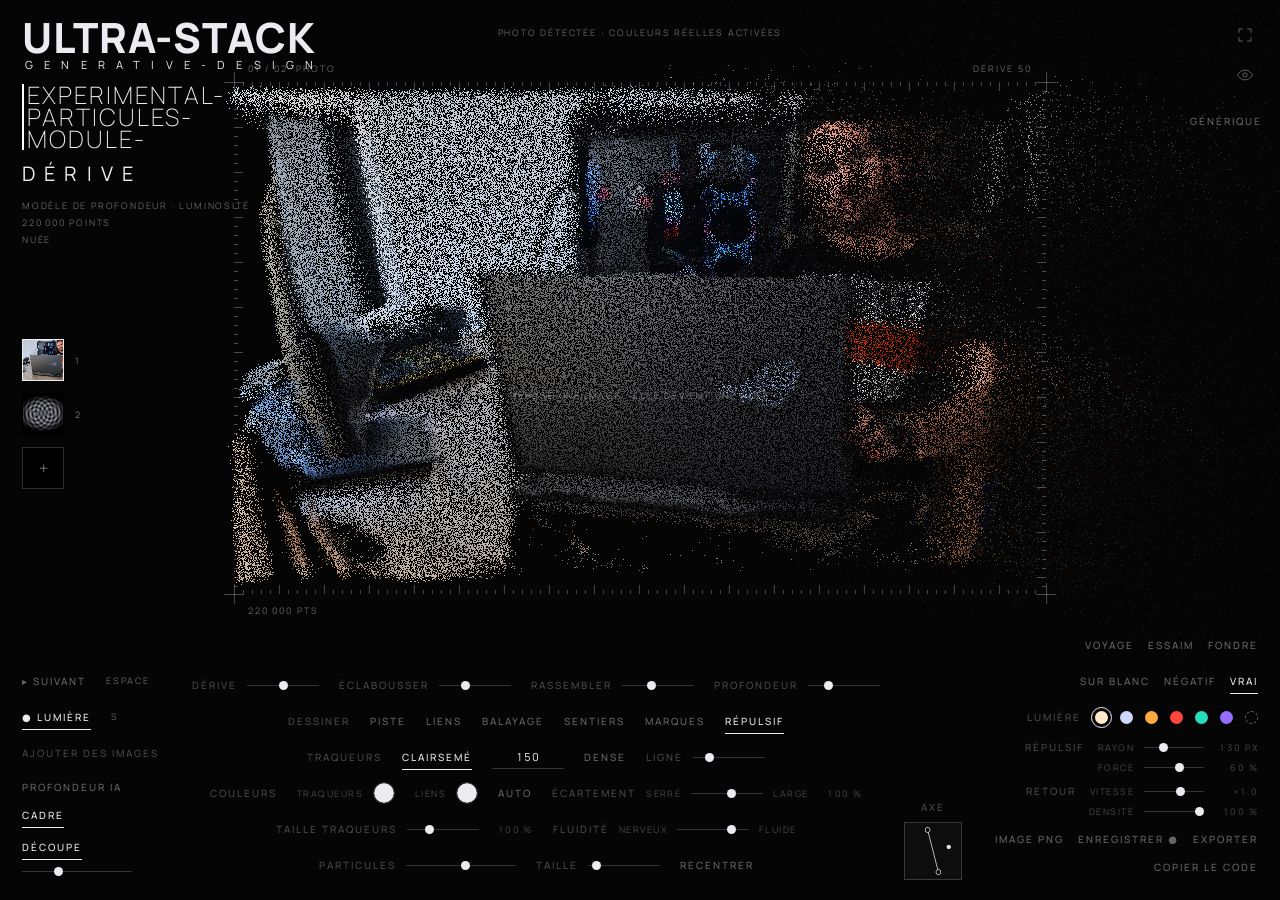
==== index.html @ 3afea8b3 "Prototype-art-app" ====
<!doctype html>
<html lang="fr">

<head>
  <meta charset="utf-8">
  <meta name="viewport" content="width=device-width,initial-scale=1,viewport-fit=cover">
  <meta name="theme-color" content="#050506">
  <title>Ultra-Stack</title>
  <link rel="preconnect" href="https://fonts.googleapis.com">
  <link rel="preconnect" href="https://fonts.gstatic.com" crossorigin>
  <link href="https://fonts.googleapis.com/css2?family=Manrope:wght@300;400;500;600&display=swap" rel="stylesheet">
  <link rel="stylesheet" href="assets/css/style.css">
</head>

<body>
  <canvas id="c" aria-label="Nuée de particules générée à partir de ton image"></canvas>

  <div id="ui">
    <div class="tl keep">
        <h1 class="alpha-title">Ultra-Stack</h1>
        <small class="alpha-title__sub">Generative-design</small>
        <hgroup class="info-content">
          <h2 class="beta-title">Experimental-<br>Particules-<br>Module-</h2>
        </hgroup>
      <div id="title">Dérive</div>
      <div class="sm" id="l1">Modèle de profondeur · luminosité</div>
      <div class="sm" id="l2">0 points</div>
      <div class="sm">Nuée</div>
    </div>

    <div class="tr keep">
      <button class="ib" id="fs" aria-label="Plein écran" title="Plein écran (F)"><svg viewBox="0 0 24 24">
          <path d="M4 9V4h5M15 4h5v5M20 15v5h-5M9 20H4v-5" />
        </svg></button>
      <button class="ib" id="hide" aria-label="Masquer l’interface" title="Masquer / afficher l’interface (H)"><svg
          viewBox="0 0 24 24">
          <path d="M2 12s3.6-6.5 10-6.5S22 12 22 12s-3.6 6.5-10 6.5S2 12 2 12z" />
          <circle cx="12" cy="12" r="2.8" />
        </svg></button>
      <button id="credBtn" class="lab" style="opacity:1;margin-top:10px">Générique</button>
    </div>
    <div id="credits" class="sm">Nuée est une création libre, inspirée par Gather · 聚 de DAO.<br>Profondeur : Depth
      Anything V2 Small (Apache 2.0), via Transformers.js. Typographie : Manrope (OFL).</div>

    <div id="thumbs"></div>

    <div id="bottom">
      <div class="col l">
        <div class="line"><button id="next">▸ Suivant</button><span class="sm">Espace</span></div>
        <div class="line"><button id="light" aria-pressed="true">● Lumière</button><span class="sm">S</span></div>
        <div class="line"><label for="file" class="lab" style="cursor:pointer;padding:6px 0">Ajouter des
            images</label><input id="file" type="file" accept="image/*" multiple hidden></div>
        <div class="line"><button id="ai" aria-pressed="false">Profondeur IA</button><button id="hud"
            aria-pressed="true">Cadre</button></div>
        <div class="line"><button id="cut" aria-pressed="true">Découpe</button><input id="cutT" class="w" type="range"
            min="5" max="100" value="35" aria-label="Seuil de découpe du fond"></div>
      </div>

      <div class="col c">
        <div class="line">
          <div class="fs"><span class="lab">Dérive</span><input id="fDrift" type="range" min="0" max="100" value="50"
              aria-label="Dérive"></div>
          <div class="fs"><span class="lab">Éclabousser</span><input id="fSplash" type="range" min="0" max="100"
              value="35" aria-label="Éclabousser"></div>
          <div class="fs"><span class="lab">Rassembler</span><input id="fGather" type="range" min="0" max="100"
              value="40" aria-label="Rassembler"></div>
          <div class="fs"><span class="lab">Profondeur</span><input id="fDepth" type="range" min="0" max="100"
              value="60" aria-label="Profondeur"></div>
        </div>
        <div class="line">
          <span class="lab">Dessiner</span>
          <button id="track" aria-pressed="false">Piste</button>
          <button id="links" aria-pressed="false">Liens</button>
          <button id="scan" aria-pressed="false">Balayage</button>
          <button id="trails" aria-pressed="false">Sentiers</button>
          <button id="marks" aria-pressed="false">Marques</button>
          <button id="mtrail" aria-pressed="true" title="Les particules fuient le pointeur au survol">Répulsif</button>
        </div>
        <div class="line">
          <span class="lab">Traqueurs</span>
          <button id="sparse" class="on">Clairsemé</button>
          <input id="trackers" class="num" type="number" min="0" max="5000" step="1" value="150" inputmode="numeric"
            aria-label="Nombre de traqueurs">
          <button id="dense">Dense</button>
          <span class="fs"><span class="lab">Ligne</span><input id="line" type="range" min="3" max="30" value="8"
              aria-label="Épaisseur des lignes"></span>
        </div>
        <div class="line">
          <span class="lab">Couleurs</span>
          <label class="fs"><span class="end">Traqueurs</span><input id="trkCol" class="sw" type="color" value="#ececf0"
              aria-label="Couleur des traqueurs"></label>
          <label class="fs"><span class="end">Liens</span><input id="linkCol" class="sw" type="color" value="#ececf0"
              aria-label="Couleur des liens"></label>
          <button id="colAuto" title="Revenir à la couleur automatique">Auto</button>
          <span class="fs"><span class="lab">Écartement</span><span class="end">serré</span><input id="trkSpr"
              type="range" min="20" max="160" step="1" value="100"
              aria-label="Écartement des traqueurs : serrés à gauche, écartés à droite"><span
              class="end">large</span><span class="end rv" id="trkSprv">100 %</span></span>
        </div>
        <div class="line">
          <span class="fs"><span class="lab">Taille traqueurs</span><input id="trkSz" type="range" min="20" max="300"
              step="1" value="100" aria-label="Taille des traqueurs"><span class="end rv" id="trkSzv">100
              %</span></span>
          <span class="fs"><span class="lab">Fluidité</span><span class="end">nerveux</span><input id="trkFl"
              type="range" min="0" max="100" value="80"
              aria-label="Fluidité des traqueurs : nerveux à gauche, fluide à droite"><span
              class="end">fluide</span></span>
        </div>
        <div class="line">
          <span class="fs"><span class="lab">Particules</span><input id="density" class="w" type="range" min="3000"
              max="400000" step="1000" value="80000" aria-label="Particules"></span>
          <span class="fs"><span class="lab">Taille</span><input id="size" type="range" min="6" max="40" value="10"
              aria-label="Taille"></span>
          <button id="reset">Recentrer</button>
        </div>
      </div>

      <div class="col w">
        <span class="lab">Axe</span>
        <div id="axis" tabindex="0" role="img"
          aria-label="Axe de dissipation de la dérive : glisse le point pour régler la direction et l’intensité"
          title="Axe de dissipation (double-clic : réinitialiser)"><canvas id="axc" width="116" height="116"></canvas>
        </div>
      </div>

      <div class="col r">
        <div class="line" id="g-flow">
          <button data-v="travel">Voyage</button><button data-v="swarm">Essaim</button><button
            data-v="melt">Fondre</button>
        </div>
        <div class="line">
          <button id="white" aria-pressed="false">Sur blanc</button>
          <button id="neg" aria-pressed="false">Négatif</button>
          <button id="true" aria-pressed="false">Vrai</button>
        </div>
        <div class="line"><span class="lab">Lumière</span>
          <div class="dots" id="dots"></div>
        </div>
        <div class="line"><span class="lab">Répulsif</span>
          <span class="fs"><span class="end">Rayon</span><input id="repR" type="range" min="20" max="400" step="1"
              value="130" aria-label="Rayon du répulsif en pixels"><span class="end rv" id="repRv">130 px</span></span>
          <span class="fs"><span class="end">Force</span><input id="rep" type="range" min="0" max="100" step="1"
              value="60" aria-label="Force de répulsion"><span class="end rv" id="repv">60 %</span></span>
        </div>
        <div class="line"><span class="lab">Retour</span>
          <span class="fs"><span class="end">Vitesse</span><input id="retS" type="range" min="0" max="100" step="1"
              value="63" aria-label="Vitesse de reconstruction"><span class="end rv" id="retSv">×1.0</span></span>
          <span class="fs"><span class="end">Densité</span><input id="retD" type="range" min="0" max="100" step="1"
              value="100" aria-label="Densité de particules qui se reconstruisent en même temps"><span class="end rv"
              id="retDv">100 %</span></span>
        </div>
        <div class="line"><button id="png">Image PNG</button><button id="rec">Enregistrer ●</button><button id="exp"
            title="Télécharge la scène (réglages + image) pour nuee-embed.js">Exporter</button><button id="copyCode"
            title="Copie le code à coller dans ton site">Copier le code</button></div>
      </div>
    </div>
  </div>

  <div id="hint" class="sm">Dépose une image : elle devient une nuée</div>
  <div id="drop"><span class="sm">Dépose tes images ici</span></div>
  <div id="status" class="sm"></div>

  <script src="assets/js/globale.js"></script>
</body>

</html>
---- assets/css/style.css ----
.info-content {
  margin: 0;
  padding: 0;
  height: auto;
  width: 100%;
  text-align: left;
  border-left: 2px solid #fff;
}
.alpha-title {
  margin: 0;
  padding: 0;
  font-weight: 800;
  font-size: 2.6rem;
  color: var(--fg);
  font-family: var(--font);
  text-transform: uppercase;
  line-height: 30px;
  letter-spacing: 1px;

}

.alpha-title__sub {
  margin: 0 0 0 3px;
  padding: 0;
  font-size: 0.7rem;
  letter-spacing: 0.7rem;
  color: var(--fg);
  font-family: var(--font);
  text-transform: uppercase;
}
.beta-title {
  font-weight: 200;
  font-size: 1.5rem;
  color: var(--fg);
  font-family: var(--font);
  text-transform: uppercase;
  letter-spacing: 2px;
  margin: 10px 0 10px 3px;
  line-height: 22px;
}
/* Concept : un instrument d'observation. L'image devient nuée au centre d'un cadre gradué, l'interface se range en bordure. */
:root {
  --bg: #050506;
  --fg: #ececf0;
  --dim: rgba(236, 236, 240, 0.42);
  --line: rgba(236, 236, 240, 0.2);
  --panel: rgba(5, 5, 6, 0.86);
  --font: "Manrope", system-ui, -apple-system, "Segoe UI", sans-serif;
  color-scheme: dark;
}
* {
  box-sizing: border-box;
}
html,
body {
  height: 100%;
  margin: 0;
  background: var(--bg);
  color: var(--fg);
  font-family: var(--font);
  overflow: hidden;
  -webkit-tap-highlight-color: transparent;
}
canvas {
  position: fixed;
  inset: 0;
  width: 100%;
  height: 100%;
  display: block;
}
button {
  font: inherit;
  color: var(--dim);
  background: none;
  border: 0;
  padding: 6px 0;
  cursor: pointer;
  letter-spacing: 0.2em;
  text-transform: uppercase;
  font-size: 10px;
  font-weight: 500;
  transition: color 0.2s;
}
button:hover {
  color: var(--fg);
}
button:focus-visible,
input:focus-visible {
  outline: 1px solid var(--fg);
  outline-offset: 3px;
}
button.on,
button[aria-pressed="true"] {
  color: var(--fg);
  box-shadow: inset 0 -1px 0 var(--fg);
}
.sm {
  font-size: 9px;
  letter-spacing: 0.2em;
  text-transform: uppercase;
  color: var(--dim);
  line-height: 1.9;
}
.lab {
  font-size: 10px;
  letter-spacing: 0.2em;
  text-transform: uppercase;
  color: var(--dim);
  font-weight: 500;
  opacity: 0.7;
}
#ui.off > *:not(.keep) {
  display: none !important;
}
#ui.off #bottom {
  display: none !important;
}

.tl {
  position: fixed;
  top: max(22px, env(safe-area-inset-top));
  left: max(22px, env(safe-area-inset-left));
  pointer-events: none;
}
#title {
  font-size: 20px;
  font-weight: 400;
  letter-spacing: 0.46em;
  text-transform: uppercase;
  margin-bottom: 10px;
}
.tr {
  position: fixed;
  top: max(18px, env(safe-area-inset-top));
  right: max(18px, env(safe-area-inset-right));
  display: flex;
  flex-direction: column;
  align-items: flex-end;
  gap: 6px;
}
.ib {
  width: 34px;
  height: 34px;
  display: grid;
  place-items: center;
  padding: 0;
  box-shadow: none !important;
}
.ib svg {
  width: 18px;
  height: 18px;
  fill: none;
  stroke: currentColor;
  stroke-width: 1.2;
}
#credits {
  position: fixed;
  top: max(60px, calc(env(safe-area-inset-top) + 44px));
  right: max(22px, env(safe-area-inset-right));
  max-width: 260px;
  text-align: right;
  display: none;
}
#credits.on {
  display: block;
}
#thumbs {
  position: fixed;
  left: max(22px, env(safe-area-inset-left));
  top: 46%;
  transform: translateY(-50%);
  display: flex;
  flex-direction: column;
  gap: 12px;
}
.th {
  position: relative;
  width: 42px;
  height: 42px;
  padding: 0;
  border: 1px solid transparent;
  background: #000;
  box-shadow: none !important;
  display: block;
}
.th canvas {
  position: static;
  width: 100%;
  height: 100%;
  display: block;
  opacity: 0.7;
}
.th.on {
  border-color: var(--fg);
}
.th.on canvas {
  opacity: 1;
}
.th i {
  position: absolute;
  left: 52px;
  top: 50%;
  transform: translateY(-50%);
  font-style: normal;
  font-size: 9px;
  letter-spacing: 0.1em;
  color: var(--dim);
}
.th.add {
  border: 1px solid var(--line);
  color: var(--dim);
  font-size: 16px;
  letter-spacing: 0;
}

#bottom {
  position: fixed;
  left: 0;
  right: 0;
  bottom: 0;
  display: grid;
  grid-template-columns: minmax(0, 0.7fr) auto auto minmax(0, 1.3fr);
  gap: 24px;
  align-items: end;
  padding: 0 max(22px, env(safe-area-inset-right))
    max(20px, env(safe-area-inset-bottom)) max(22px, env(safe-area-inset-left));
}
.col {
  display: flex;
  flex-direction: column;
  gap: 6px;
  min-width: 0;
}
.col.r .line {
  gap: 2px 14px;
}
.col.r input[type="range"] {
  width: 60px;
}
.col.l {
  align-items: flex-start;
}
.col.c {
  align-items: center;
}
.col.r {
  align-items: flex-end;
}
.line {
  display: flex;
  align-items: center;
  flex-wrap: wrap;
  gap: 2px 20px;
  min-height: 30px;
}
.col.c .line {
  justify-content: center;
}
.col.r .line {
  justify-content: flex-end;
}
.k {
  display: inline-flex;
  gap: 10px;
  align-items: baseline;
}
.k small {
  font-size: 9px;
  letter-spacing: 0.15em;
  color: var(--dim);
  opacity: 0.7;
}
.fs {
  display: flex;
  align-items: center;
  gap: 10px;
}
input.num {
  width: 72px;
  background: transparent;
  color: var(--fg);
  border: 0;
  border-bottom: 1px solid var(--line);
  padding: 4px 2px;
  font: inherit;
  font-size: 11px;
  letter-spacing: 0.12em;
  text-align: center;
  font-variant-numeric: tabular-nums;
  -moz-appearance: textfield;
  appearance: textfield;
  border-radius: 0;
}
input.num::-webkit-outer-spin-button,
input.num::-webkit-inner-spin-button {
  -webkit-appearance: none;
  margin: 0;
}
input.num:focus {
  outline: none;
  border-bottom-color: var(--fg);
}
input[type="range"] {
  -webkit-appearance: none;
  appearance: none;
  background: transparent;
  height: 18px;
  margin: 0;
  width: 72px;
}
input[type="range"].w {
  width: 110px;
}
input[type="range"]::-webkit-slider-runnable-track {
  height: 1px;
  background: var(--line);
}
input[type="range"]::-webkit-slider-thumb {
  -webkit-appearance: none;
  width: 9px;
  height: 9px;
  border-radius: 50%;
  background: var(--fg);
  margin-top: -4px;
  border: 0;
}
input[type="range"]::-moz-range-track {
  height: 1px;
  background: var(--line);
}
input[type="range"]::-moz-range-thumb {
  width: 9px;
  height: 9px;
  border: 0;
  border-radius: 50%;
  background: var(--fg);
}
.sw {
  -webkit-appearance: none;
  appearance: none;
  width: 22px;
  height: 22px;
  padding: 0;
  border: 1px solid var(--line);
  border-radius: 50%;
  background: none;
  cursor: pointer;
  overflow: hidden;
}
.sw::-webkit-color-swatch-wrapper {
  padding: 0;
}
.sw::-webkit-color-swatch {
  border: 0;
  border-radius: 50%;
}
.sw::-moz-color-swatch {
  border: 0;
  border-radius: 50%;
}
.rv {
  min-width: 44px;
  text-align: right;
  font-variant-numeric: tabular-nums;
  opacity: 1;
}
.end {
  font-size: 9px;
  letter-spacing: 0.16em;
  text-transform: uppercase;
  color: var(--dim);
  opacity: 0.7;
}
.col.w {
  align-items: center;
  gap: 8px;
}
#axis {
  width: 58px;
  height: 58px;
  border: 1px solid var(--line);
  background: rgba(128, 128, 128, 0.07);
  touch-action: none;
  cursor: crosshair;
}
#axis canvas {
  position: static;
  width: 100%;
  height: 100%;
  display: block;
}
.dots {
  display: flex;
  gap: 12px;
  align-items: center;
}
.dot {
  width: 13px;
  height: 13px;
  border-radius: 50%;
  padding: 0;
  border: 1px solid transparent;
  box-shadow: none !important;
  outline-offset: 3px;
}
.dot.on {
  outline: 1px solid var(--fg);
}
.dot.auto {
  background: transparent;
  border: 1px dashed var(--dim);
}
#drop {
  position: fixed;
  inset: 0;
  display: none;
  align-items: center;
  justify-content: center;
  background: rgba(5, 5, 6, 0.78);
  z-index: 5;
  pointer-events: none;
  color: #ececf0;
}
#drop.on {
  display: flex;
}
#hint {
  position: fixed;
  left: 50%;
  top: 44%;
  transform: translate(-50%, -50%);
  color: var(--dim);
  opacity: 0;
  text-align: center;
  pointer-events: none;
  transition: opacity 0.6s;
}
#hint.on {
  opacity: 1;
}
#status {
  position: fixed;
  left: 50%;
  top: max(24px, env(safe-area-inset-top));
  transform: translateX(-50%);
  pointer-events: none;
  text-align: center;
}

@media (max-width: 980px) {
  #bottom {
    grid-template-columns: 1fr;
    gap: 12px;
    background: var(--panel);
    backdrop-filter: blur(14px);
    -webkit-backdrop-filter: blur(14px);
    border-top: 1px solid var(--line);
    padding-top: 12px;
    max-height: 46vh;
    overflow: auto;
  }
  .col.l,
  .col.c,
  .col.r {
    align-items: flex-start;
  }
  .col.c .line,
  .col.r .line {
    justify-content: flex-start;
  }
  #title {
    font-size: 15px;
  }
  #thumbs {
    top: 30%;
  }
}
@media (prefers-reduced-motion: reduce) {
  * {
    transition: none !important;
  }
}
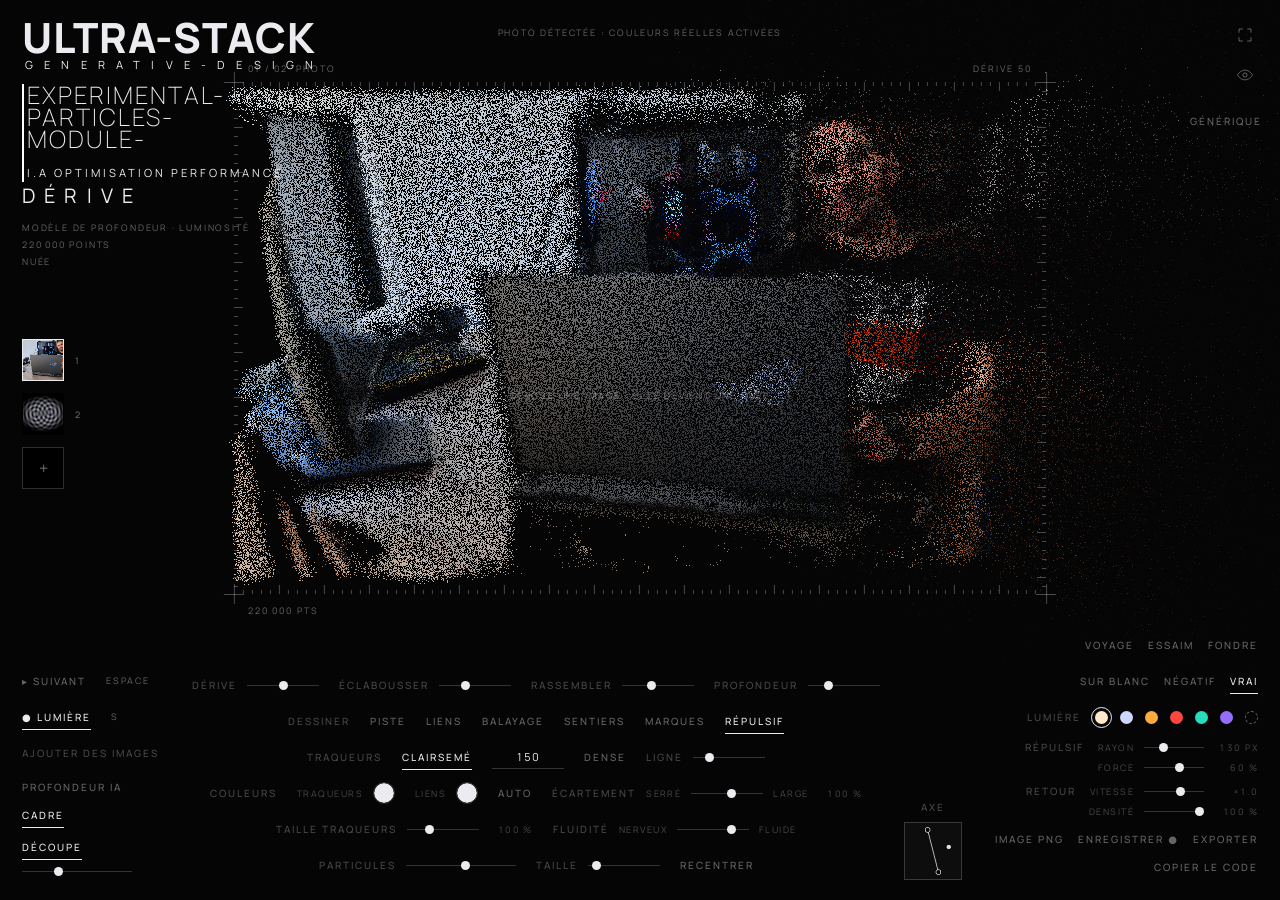
==== commit 24cb3cc8: "Prototype-art-app" ====
--- a/index.html
+++ b/index.html
@@ -9,6 +9,7 @@
   <link rel="preconnect" href="https://fonts.googleapis.com">
   <link rel="preconnect" href="https://fonts.gstatic.com" crossorigin>
   <link href="https://fonts.googleapis.com/css2?family=Manrope:wght@300;400;500;600&display=swap" rel="stylesheet">
+  <link rel="shortcut icon" href="favicon.ico" type="image/x-icon">
   <link rel="stylesheet" href="assets/css/style.css">
 </head>
 
@@ -20,7 +21,8 @@
         <h1 class="alpha-title">Ultra-Stack</h1>
         <small class="alpha-title__sub">Generative-design</small>
         <hgroup class="info-content">
-          <h2 class="beta-title">Experimental-<br>Particules-<br>Module-</h2>
+          <h2 class="beta-title">Experimental-<br>Particles-<br>Module-</h2>
+          <small class="beta-title__sub">I.A optimisation performance</small>
         </hgroup>
       <div id="title">Dérive</div>
       <div class="sm" id="l1">Modèle de profondeur · luminosité</div>
--- a/assets/css/style.css
+++ b/assets/css/style.css
@@ -37,6 +37,15 @@
   letter-spacing: 2px;
   margin: 10px 0 10px 3px;
   line-height: 22px;
+}
+.beta-title__sub {
+  margin: 10px 0 10px 3px;
+  padding: 0;
+  font-size: 0.7rem;
+  letter-spacing: 3px;
+  color: var(--fg);
+  font-family: var(--font);
+  text-transform: uppercase;
 }
 /* Concept : un instrument d'observation. L'image devient nuée au centre d'un cadre gradué, l'interface se range en bordure. */
 :root {
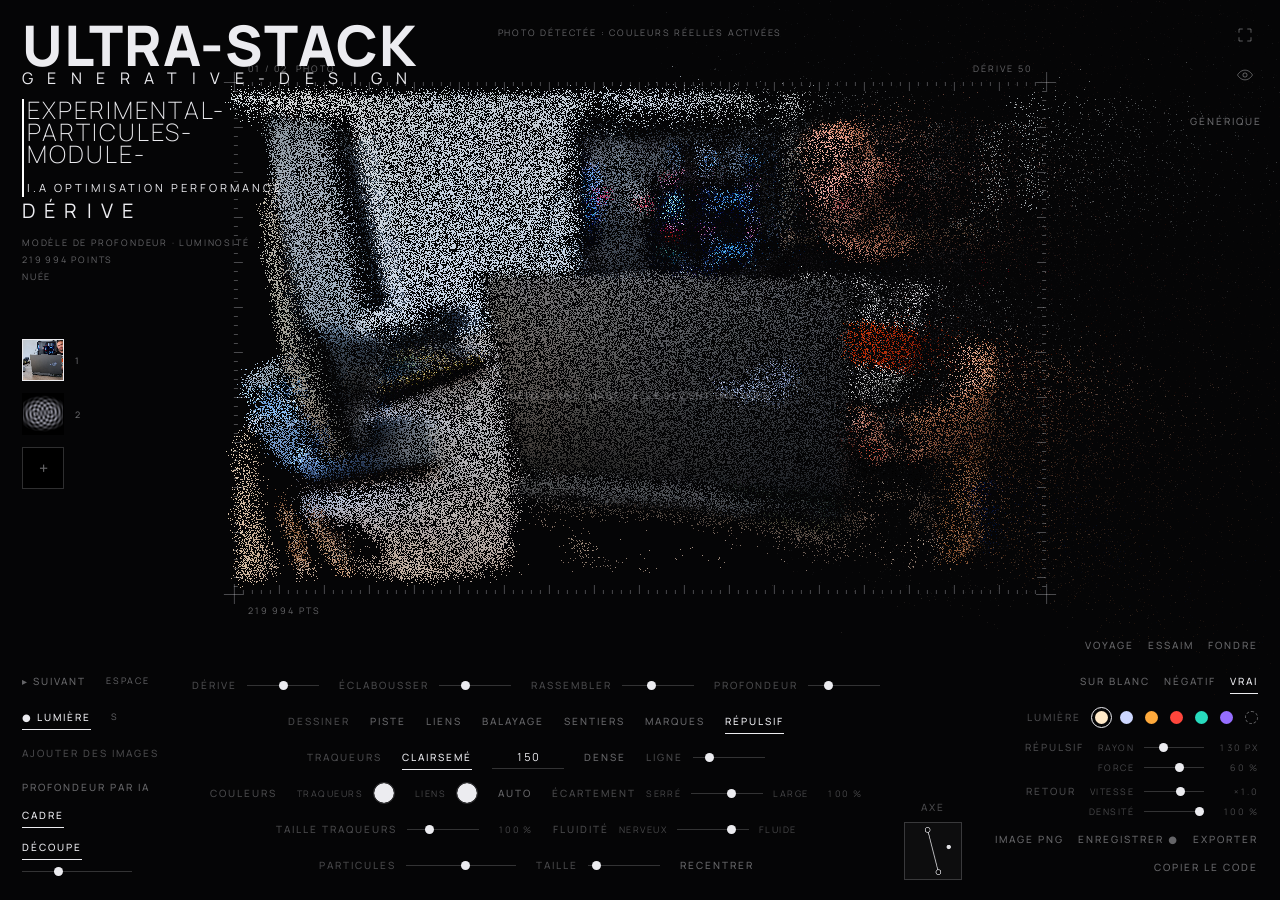
==== commit d3764ffb: "Prototype-art-app" ====
--- a/index.html
+++ b/index.html
@@ -10,7 +10,7 @@
   <link rel="preconnect" href="https://fonts.gstatic.com" crossorigin>
   <link href="https://fonts.googleapis.com/css2?family=Manrope:wght@300;400;500;600&display=swap" rel="stylesheet">
   <link rel="shortcut icon" href="favicon.ico" type="image/x-icon">
-  <link rel="stylesheet" href="assets/css/style.css">
+  <link rel="stylesheet" href="assets/css/main.css">
 </head>
 
 <body>
@@ -18,10 +18,11 @@
 
   <div id="ui">
     <div class="tl keep">
+      
         <h1 class="alpha-title">Ultra-Stack</h1>
         <small class="alpha-title__sub">Generative-design</small>
         <hgroup class="info-content">
-          <h2 class="beta-title">Experimental-<br>Particles-<br>Module-</h2>
+          <h2 class="beta-title">Experimental-<br>Particules-<br>Module-</h2>
           <small class="beta-title__sub">I.A optimisation performance</small>
         </hgroup>
       <div id="title">Dérive</div>
@@ -52,7 +53,7 @@
         <div class="line"><button id="light" aria-pressed="true">● Lumière</button><span class="sm">S</span></div>
         <div class="line"><label for="file" class="lab" style="cursor:pointer;padding:6px 0">Ajouter des
             images</label><input id="file" type="file" accept="image/*" multiple hidden></div>
-        <div class="line"><button id="ai" aria-pressed="false">Profondeur IA</button><button id="hud"
+        <div class="line"><button id="ai" aria-pressed="false">Profondeur par IA</button><button id="hud"
             aria-pressed="true">Cadre</button></div>
         <div class="line"><button id="cut" aria-pressed="true">Découpe</button><input id="cutT" class="w" type="range"
             min="5" max="100" value="35" aria-label="Seuil de découpe du fond"></div>
--- a/assets/css/main.css
+++ b/assets/css/main.css
@@ -0,0 +1,489 @@
+.info-content {
+  margin: 0;
+  padding: 0;
+  height: auto;
+  width: 100%;
+  text-align: left;
+  border-left: 2px solid #fff;
+}
+.alpha-title {
+  margin: 0;
+  padding: 0;
+  font-weight: 800;
+  font-size: 3.5rem;
+  color: var(--fg);
+  font-family: var(--font);
+  text-transform: uppercase;
+  line-height: 45px;
+  letter-spacing: 1px;
+}
+.alpha-title__sub {
+  margin: 0;
+  padding: 0;
+  font-size: 1rem;
+  letter-spacing: 0.9rem;
+  color: var(--fg);
+  font-family: var(--font);
+  text-transform: uppercase;
+}
+.beta-title {
+  font-weight: 200;
+  font-size: 1.5rem;
+  color: var(--fg);
+  font-family: var(--font);
+  text-transform: uppercase;
+  letter-spacing: 2px;
+  margin: 10px 0 10px 3px;
+  line-height: 22px;
+}
+.beta-title__sub {
+  margin: 10px 0 10px 3px;
+  padding: 0;
+  font-size: 0.7rem;
+  letter-spacing: 3px;
+  color: var(--fg);
+  font-family: var(--font);
+  text-transform: uppercase;
+}
+/* Concept : un instrument d'observation. L'image devient nuée au centre d'un cadre gradué, l'interface se range en bordure. */
+:root {
+  --bg: #050506;
+  --fg: #ececf0;
+  --dim: rgba(236, 236, 240, 0.42);
+  --line: rgba(236, 236, 240, 0.2);
+  --panel: rgba(5, 5, 6, 0.86);
+  --font: "Manrope", system-ui, -apple-system, "Segoe UI", sans-serif;
+  color-scheme: dark;
+}
+* {
+  box-sizing: border-box;
+}
+html,
+body {
+  height: 100%;
+  margin: 0;
+  background: var(--bg);
+  color: var(--fg);
+  font-family: var(--font);
+  overflow: hidden;
+  -webkit-tap-highlight-color: transparent;
+}
+canvas {
+  position: fixed;
+  inset: 0;
+  width: 100%;
+  height: 100%;
+  display: block;
+}
+button {
+  font: inherit;
+  color: var(--dim);
+  background: none;
+  border: 0;
+  padding: 6px 0;
+  cursor: pointer;
+  letter-spacing: 0.2em;
+  text-transform: uppercase;
+  font-size: 10px;
+  font-weight: 500;
+  transition: color 0.2s;
+}
+button:hover {
+  color: var(--fg);
+}
+button:focus-visible,
+input:focus-visible {
+  outline: 1px solid var(--fg);
+  outline-offset: 3px;
+}
+button.on,
+button[aria-pressed="true"] {
+  color: var(--fg);
+  box-shadow: inset 0 -1px 0 var(--fg);
+}
+.sm {
+  font-size: 9px;
+  letter-spacing: 0.2em;
+  text-transform: uppercase;
+  color: var(--dim);
+  line-height: 1.9;
+}
+.lab {
+  font-size: 10px;
+  letter-spacing: 0.2em;
+  text-transform: uppercase;
+  color: var(--dim);
+  font-weight: 500;
+  opacity: 0.7;
+}
+#ui.off > *:not(.keep) {
+  display: none !important;
+}
+#ui.off #bottom {
+  display: none !important;
+}
+
+.tl {
+  position: fixed;
+  top: max(22px, env(safe-area-inset-top));
+  left: max(22px, env(safe-area-inset-left));
+  pointer-events: none;
+}
+#title {
+  font-size: 20px;
+  font-weight: 400;
+  letter-spacing: 0.46em;
+  text-transform: uppercase;
+  margin-bottom: 10px;
+}
+.tr {
+  position: fixed;
+  top: max(18px, env(safe-area-inset-top));
+  right: max(18px, env(safe-area-inset-right));
+  display: flex;
+  flex-direction: column;
+  align-items: flex-end;
+  gap: 6px;
+}
+.ib {
+  width: 34px;
+  height: 34px;
+  display: grid;
+  place-items: center;
+  padding: 0;
+  box-shadow: none !important;
+}
+.ib svg {
+  width: 18px;
+  height: 18px;
+  fill: none;
+  stroke: currentColor;
+  stroke-width: 1.2;
+}
+#credits {
+  position: fixed;
+  top: max(60px, calc(env(safe-area-inset-top) + 44px));
+  right: max(22px, env(safe-area-inset-right));
+  max-width: 260px;
+  text-align: right;
+  display: none;
+}
+#credits.on {
+  display: block;
+}
+#thumbs {
+  position: fixed;
+  left: max(22px, env(safe-area-inset-left));
+  top: 46%;
+  transform: translateY(-50%);
+  display: flex;
+  flex-direction: column;
+  gap: 12px;
+}
+.th {
+  position: relative;
+  width: 42px;
+  height: 42px;
+  padding: 0;
+  border: 1px solid transparent;
+  background: #000;
+  box-shadow: none !important;
+  display: block;
+}
+.th canvas {
+  position: static;
+  width: 100%;
+  height: 100%;
+  display: block;
+  opacity: 0.7;
+}
+.th.on {
+  border-color: var(--fg);
+}
+.th.on canvas {
+  opacity: 1;
+}
+.th i {
+  position: absolute;
+  left: 52px;
+  top: 50%;
+  transform: translateY(-50%);
+  font-style: normal;
+  font-size: 9px;
+  letter-spacing: 0.1em;
+  color: var(--dim);
+}
+.th.add {
+  border: 1px solid var(--line);
+  color: var(--dim);
+  font-size: 16px;
+  letter-spacing: 0;
+}
+
+#bottom {
+  position: fixed;
+  left: 0;
+  right: 0;
+  bottom: 0;
+  display: grid;
+  grid-template-columns: minmax(0, 0.7fr) auto auto minmax(0, 1.3fr);
+  gap: 24px;
+  align-items: end;
+  padding: 0 max(22px, env(safe-area-inset-right))
+    max(20px, env(safe-area-inset-bottom)) max(22px, env(safe-area-inset-left));
+}
+.col {
+  display: flex;
+  flex-direction: column;
+  gap: 6px;
+  min-width: 0;
+}
+.col.r .line {
+  gap: 2px 14px;
+}
+.col.r input[type="range"] {
+  width: 60px;
+}
+.col.l {
+  align-items: flex-start;
+}
+.col.c {
+  align-items: center;
+}
+.col.r {
+  align-items: flex-end;
+}
+.line {
+  display: flex;
+  align-items: center;
+  flex-wrap: wrap;
+  gap: 2px 20px;
+  min-height: 30px;
+}
+.col.c .line {
+  justify-content: center;
+}
+.col.r .line {
+  justify-content: flex-end;
+}
+.k {
+  display: inline-flex;
+  gap: 10px;
+  align-items: baseline;
+}
+.k small {
+  font-size: 9px;
+  letter-spacing: 0.15em;
+  color: var(--dim);
+  opacity: 0.7;
+}
+.fs {
+  display: flex;
+  align-items: center;
+  gap: 10px;
+}
+input.num {
+  width: 72px;
+  background: transparent;
+  color: var(--fg);
+  border: 0;
+  border-bottom: 1px solid var(--line);
+  padding: 4px 2px;
+  font: inherit;
+  font-size: 11px;
+  letter-spacing: 0.12em;
+  text-align: center;
+  font-variant-numeric: tabular-nums;
+  -moz-appearance: textfield;
+  appearance: textfield;
+  border-radius: 0;
+}
+input.num::-webkit-outer-spin-button,
+input.num::-webkit-inner-spin-button {
+  -webkit-appearance: none;
+  margin: 0;
+}
+input.num:focus {
+  outline: none;
+  border-bottom-color: var(--fg);
+}
+input[type="range"] {
+  -webkit-appearance: none;
+  appearance: none;
+  background: transparent;
+  height: 18px;
+  margin: 0;
+  width: 72px;
+}
+input[type="range"].w {
+  width: 110px;
+}
+input[type="range"]::-webkit-slider-runnable-track {
+  height: 1px;
+  background: var(--line);
+}
+input[type="range"]::-webkit-slider-thumb {
+  -webkit-appearance: none;
+  width: 9px;
+  height: 9px;
+  border-radius: 50%;
+  background: var(--fg);
+  margin-top: -4px;
+  border: 0;
+}
+input[type="range"]::-moz-range-track {
+  height: 1px;
+  background: var(--line);
+}
+input[type="range"]::-moz-range-thumb {
+  width: 9px;
+  height: 9px;
+  border: 0;
+  border-radius: 50%;
+  background: var(--fg);
+}
+.sw {
+  -webkit-appearance: none;
+  appearance: none;
+  width: 22px;
+  height: 22px;
+  padding: 0;
+  border: 1px solid var(--line);
+  border-radius: 50%;
+  background: none;
+  cursor: pointer;
+  overflow: hidden;
+}
+.sw::-webkit-color-swatch-wrapper {
+  padding: 0;
+}
+.sw::-webkit-color-swatch {
+  border: 0;
+  border-radius: 50%;
+}
+.sw::-moz-color-swatch {
+  border: 0;
+  border-radius: 50%;
+}
+.rv {
+  min-width: 44px;
+  text-align: right;
+  font-variant-numeric: tabular-nums;
+  opacity: 1;
+}
+.end {
+  font-size: 9px;
+  letter-spacing: 0.16em;
+  text-transform: uppercase;
+  color: var(--dim);
+  opacity: 0.7;
+}
+.col.w {
+  align-items: center;
+  gap: 8px;
+}
+#axis {
+  width: 58px;
+  height: 58px;
+  border: 1px solid var(--line);
+  background: rgba(128, 128, 128, 0.07);
+  touch-action: none;
+  cursor: crosshair;
+}
+#axis canvas {
+  position: static;
+  width: 100%;
+  height: 100%;
+  display: block;
+}
+.dots {
+  display: flex;
+  gap: 12px;
+  align-items: center;
+}
+.dot {
+  width: 13px;
+  height: 13px;
+  border-radius: 50%;
+  padding: 0;
+  border: 1px solid transparent;
+  box-shadow: none !important;
+  outline-offset: 3px;
+}
+.dot.on {
+  outline: 1px solid var(--fg);
+}
+.dot.auto {
+  background: transparent;
+  border: 1px dashed var(--dim);
+}
+#drop {
+  position: fixed;
+  inset: 0;
+  display: none;
+  align-items: center;
+  justify-content: center;
+  background: rgba(5, 5, 6, 0.78);
+  z-index: 5;
+  pointer-events: none;
+  color: #ececf0;
+}
+#drop.on {
+  display: flex;
+}
+#hint {
+  position: fixed;
+  left: 50%;
+  top: 44%;
+  transform: translate(-50%, -50%);
+  color: var(--dim);
+  opacity: 0;
+  text-align: center;
+  pointer-events: none;
+  transition: opacity 0.6s;
+}
+#hint.on {
+  opacity: 1;
+}
+#status {
+  position: fixed;
+  left: 50%;
+  top: max(24px, env(safe-area-inset-top));
+  transform: translateX(-50%);
+  pointer-events: none;
+  text-align: center;
+}
+
+@media (max-width: 980px) {
+  #bottom {
+    grid-template-columns: 1fr;
+    gap: 12px;
+    background: var(--panel);
+    backdrop-filter: blur(14px);
+    -webkit-backdrop-filter: blur(14px);
+    border-top: 1px solid var(--line);
+    padding-top: 12px;
+    max-height: 46vh;
+    overflow: auto;
+  }
+  .col.l,
+  .col.c,
+  .col.r {
+    align-items: flex-start;
+  }
+  .col.c .line,
+  .col.r .line {
+    justify-content: flex-start;
+  }
+  #title {
+    font-size: 15px;
+  }
+  #thumbs {
+    top: 30%;
+  }
+}
+@media (prefers-reduced-motion: reduce) {
+  * {
+    transition: none !important;
+  }
+}
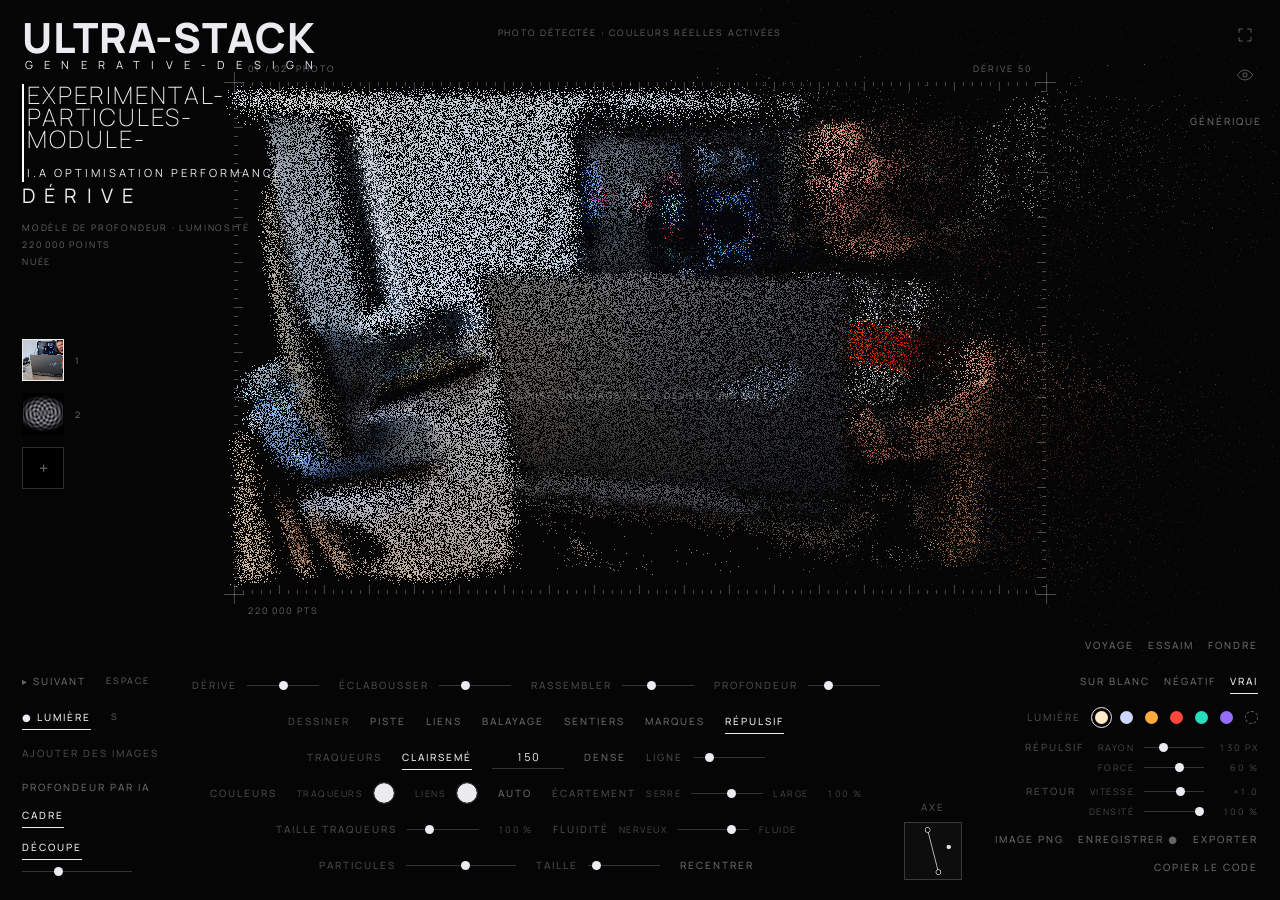
==== commit c2990ef3: "Prototype-art-app" ====
--- a/index.html
+++ b/index.html
@@ -18,7 +18,6 @@
 
   <div id="ui">
     <div class="tl keep">
-      
         <h1 class="alpha-title">Ultra-Stack</h1>
         <small class="alpha-title__sub">Generative-design</small>
         <hgroup class="info-content">
--- a/assets/css/main.css
+++ b/assets/css/main.css
@@ -10,18 +10,20 @@
   margin: 0;
   padding: 0;
   font-weight: 800;
-  font-size: 3.5rem;
+  font-size: 2.6rem;
   color: var(--fg);
   font-family: var(--font);
   text-transform: uppercase;
-  line-height: 45px;
+  line-height: 30px;
   letter-spacing: 1px;
-}
+
+}
+
 .alpha-title__sub {
-  margin: 0;
-  padding: 0;
-  font-size: 1rem;
-  letter-spacing: 0.9rem;
+  margin: 0 0 0 3px;
+  padding: 0;
+  font-size: 0.7rem;
+  letter-spacing: 0.7rem;
   color: var(--fg);
   font-family: var(--font);
   text-transform: uppercase;
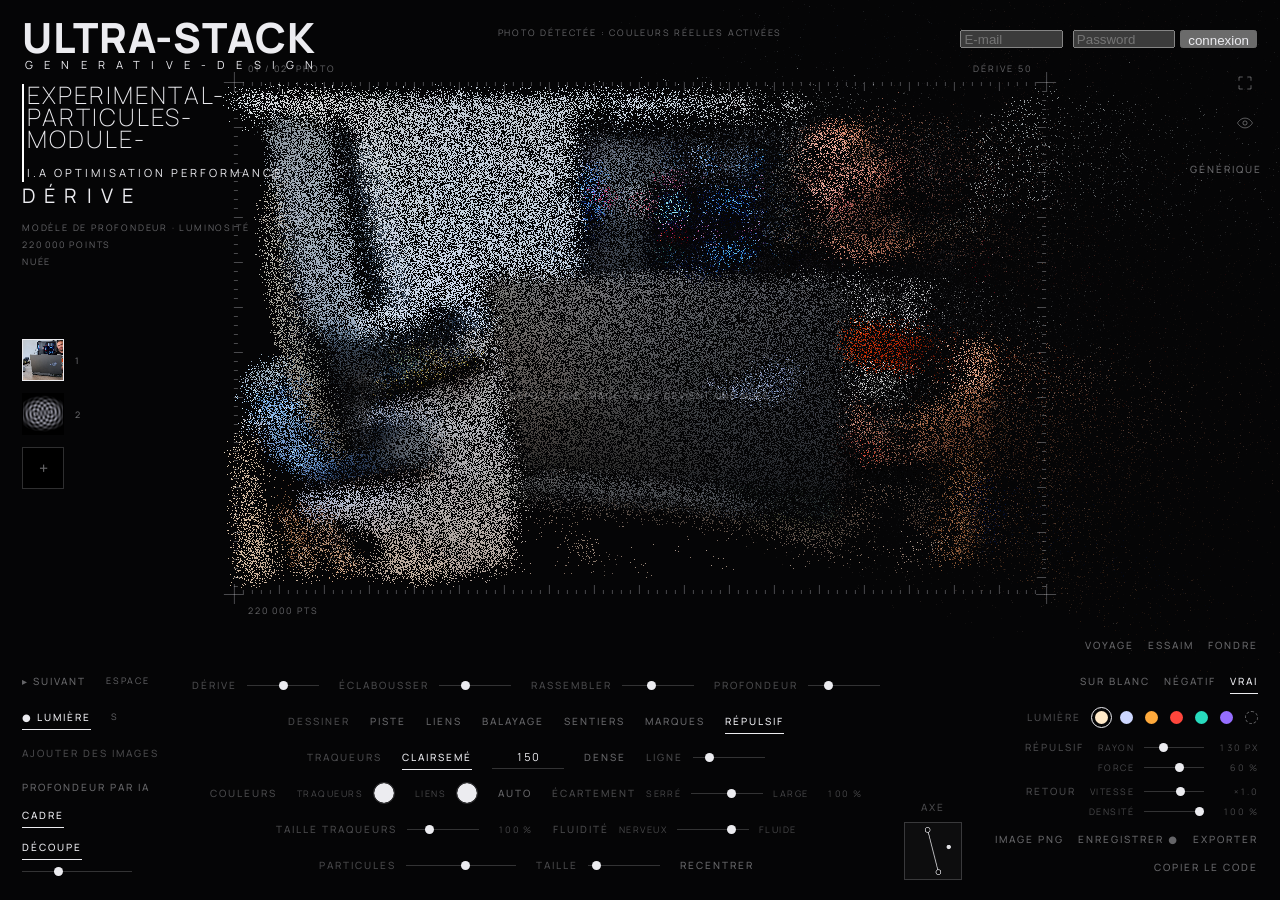
==== commit 7b585874: "Prototype-art-app" ====
--- a/index.html
+++ b/index.html
@@ -18,12 +18,12 @@
 
   <div id="ui">
     <div class="tl keep">
-        <h1 class="alpha-title">Ultra-Stack</h1>
-        <small class="alpha-title__sub">Generative-design</small>
-        <hgroup class="info-content">
-          <h2 class="beta-title">Experimental-<br>Particules-<br>Module-</h2>
-          <small class="beta-title__sub">I.A optimisation performance</small>
-        </hgroup>
+      <h1 class="alpha-title">Ultra-Stack</h1>
+      <small class="alpha-title__sub">Generative-design</small>
+      <hgroup class="info-content">
+        <h2 class="beta-title">Experimental-<br>Particules-<br>Module-</h2>
+        <small class="beta-title__sub">I.A optimisation performance</small>
+      </hgroup>
       <div id="title">Dérive</div>
       <div class="sm" id="l1">Modèle de profondeur · luminosité</div>
       <div class="sm" id="l2">0 points</div>
@@ -31,6 +31,12 @@
     </div>
 
     <div class="tr keep">
+      <form id="login-form" class="login-container">
+        <input type="text" id="user-mail" placeholder="E-mail" maxlength="50" required>
+        <input type="password" id="user-pass" placeholder="Password" minlength="8" maxlength="16" required>
+        <input type="submit" value="connexion">
+        <p class="log-info" id="info-connexion"></p>
+      </form>
       <button class="ib" id="fs" aria-label="Plein écran" title="Plein écran (F)"><svg viewBox="0 0 24 24">
           <path d="M4 9V4h5M15 4h5v5M20 15v5h-5M9 20H4v-5" />
         </svg></button>
@@ -162,6 +168,7 @@
   <div id="drop"><span class="sm">Dépose tes images ici</span></div>
   <div id="status" class="sm"></div>
 
+  <script src="assets/js/storage.js"></script>
   <script src="assets/js/globale.js"></script>
 </body>
 
--- a/assets/css/main.css
+++ b/assets/css/main.css
@@ -16,7 +16,6 @@
   text-transform: uppercase;
   line-height: 30px;
   letter-spacing: 1px;
-
 }
 
 .alpha-title__sub {
@@ -46,6 +45,27 @@
   color: var(--fg);
   font-family: var(--font);
   text-transform: uppercase;
+}
+.login-container {
+  height: auto;
+  width: 100%;
+  padding: 5px;
+  display: flex;
+  flex-flow: row wrap;
+  align-items: center;
+  justify-content: space-evenly;
+}
+input[type="text"],
+input[type="password"]{
+  height: 2vh;
+  width: 8vw;
+  margin: 5px;
+  color: var(--fg);
+}
+input[type="submit"] {
+  height: 2vh;
+  width: auto;
+  color: var(--fg);
 }
 /* Concept : un instrument d'observation. L'image devient nuée au centre d'un cadre gradué, l'interface se range en bordure. */
 :root {
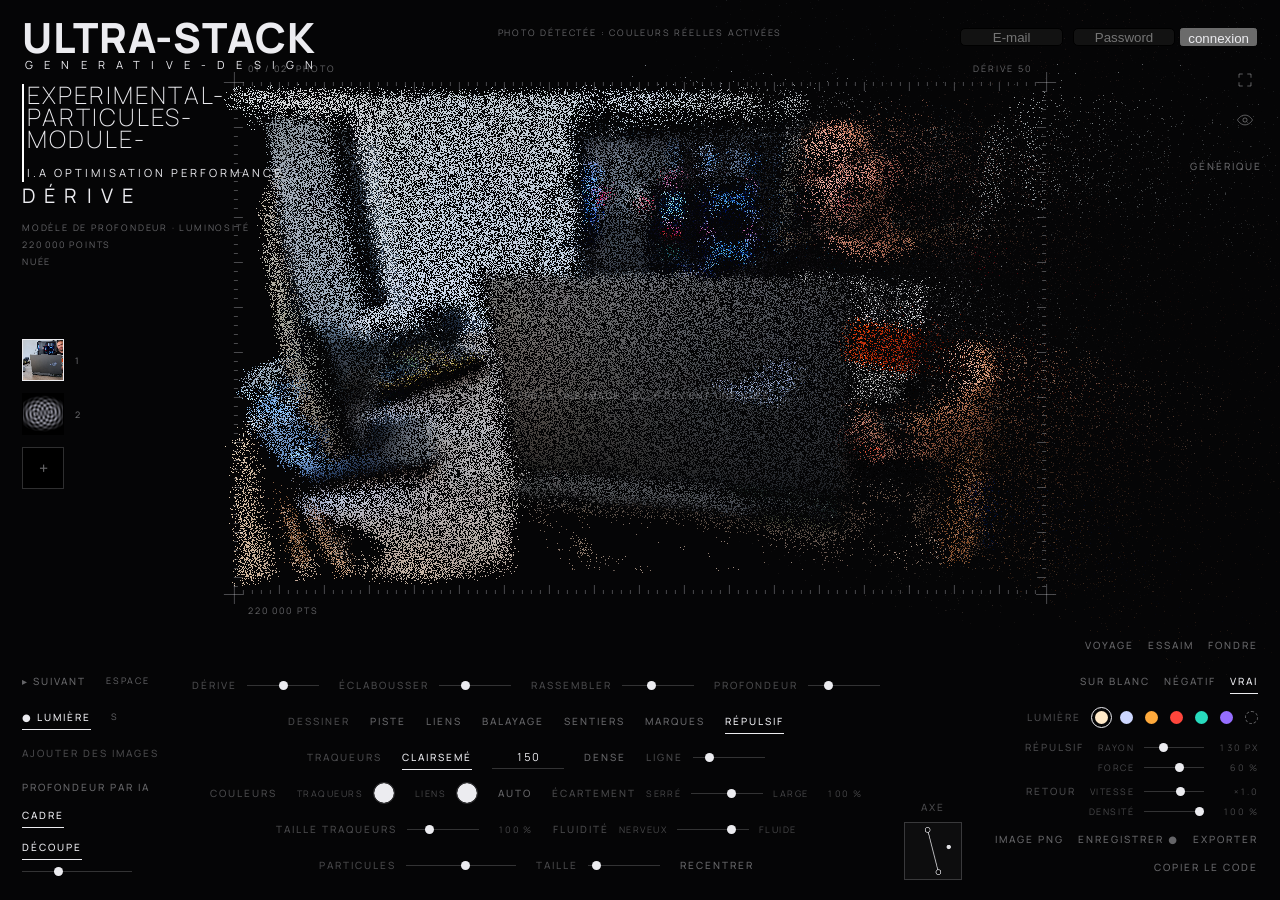
==== commit 5c6bdd15: "Prototype-art-app" ====
--- a/index.html
+++ b/index.html
@@ -172,4 +172,11 @@
   <script src="assets/js/globale.js"></script>
 </body>
 
-</html>+</html>
+
+
+
+
+
+<div data-nuee="nuee-scene.json" style="width:100%;height:480px"></div>
+<script src="nuee-embed.js"></script>
--- a/assets/css/main.css
+++ b/assets/css/main.css
@@ -61,11 +61,20 @@
   width: 8vw;
   margin: 5px;
   color: var(--fg);
+  border: 0.1em solid #000;
+  border-radius: 5px;
+  text-align: center;
 }
 input[type="submit"] {
   height: 2vh;
   width: auto;
   color: var(--fg);
+  text-align: center;
+}
+.log-info {
+  font-size: 0.9rem;
+  color: var(--fg);
+  letter-spacing: 1px;
 }
 /* Concept : un instrument d'observation. L'image devient nuée au centre d'un cadre gradué, l'interface se range en bordure. */
 :root {
@@ -477,6 +486,21 @@
 }
 
 @media (max-width: 980px) {
+  .login-container {
+    margin: 0;
+    flex-flow: column wrap;
+  }
+  input[type="text"],
+  input[type="password"]{
+    height: 3vh;
+    width: 12vw;
+    margin: 5px;
+  }
+  input[type="submit"] {
+    margin: 5px;
+    height: 3vh;
+    width: auto;
+  }
   #bottom {
     grid-template-columns: 1fr;
     gap: 12px;
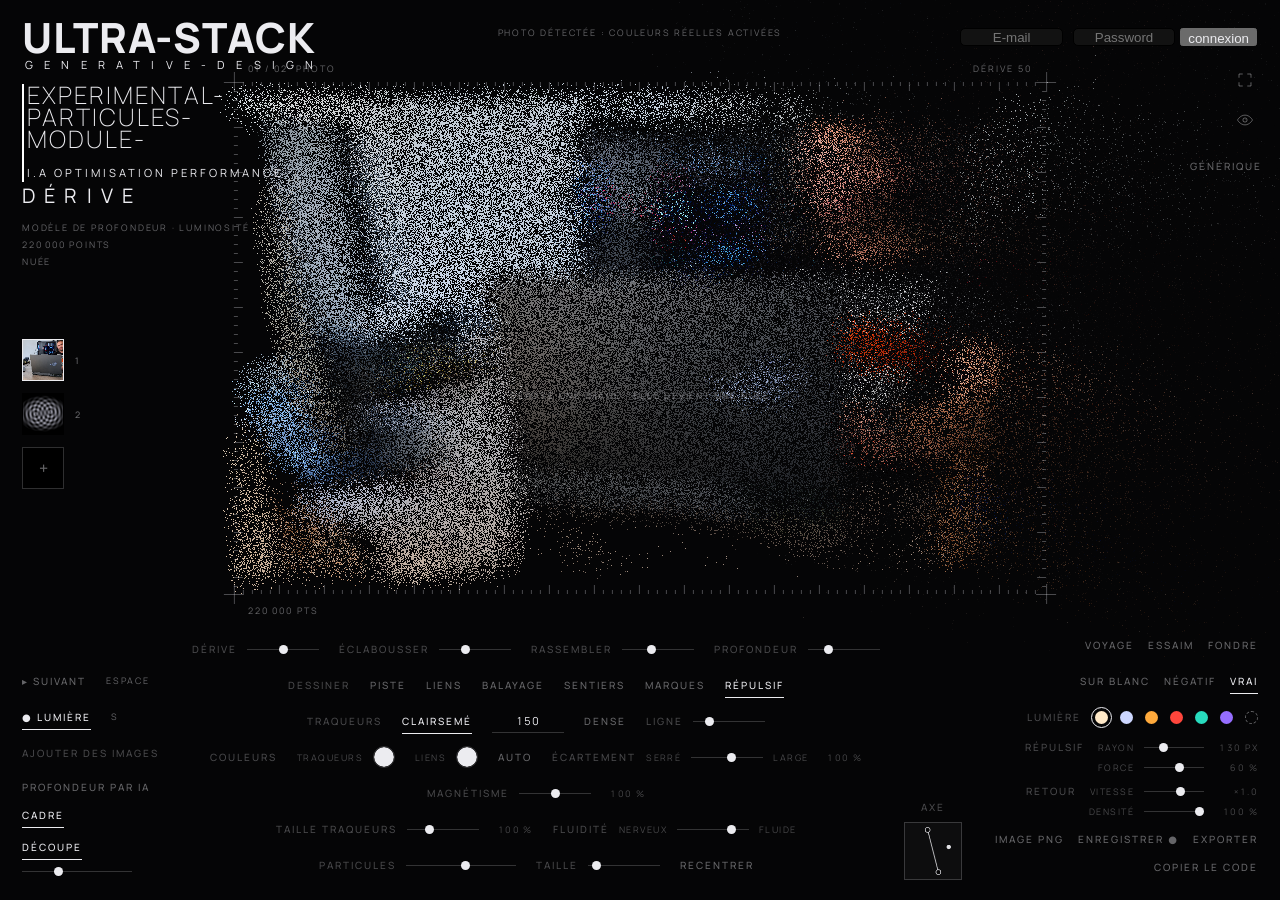
==== commit c7f255d6: "Prototype-art-app" ====
--- a/index.html
+++ b/index.html
@@ -106,6 +106,11 @@
               class="end">large</span><span class="end rv" id="trkSprv">100 %</span></span>
         </div>
         <div class="line">
+          <span class="fs"><span class="lab">Magnétisme</span><input id="trkMag" type="range" min="0" max="200" step="1"
+              value="100" aria-label="Intensité du magnétisme des traqueurs envers le curseur"><span class="end rv"
+              id="trkMagv">100 %</span></span>
+        </div>
+        <div class="line">
           <span class="fs"><span class="lab">Taille traqueurs</span><input id="trkSz" type="range" min="20" max="300"
               step="1" value="100" aria-label="Taille des traqueurs"><span class="end rv" id="trkSzv">100
               %</span></span>
@@ -172,11 +177,4 @@
   <script src="assets/js/globale.js"></script>
 </body>
 
-</html>
-
-
-
-
-
-<div data-nuee="nuee-scene.json" style="width:100%;height:480px"></div>
-<script src="nuee-embed.js"></script>+</html>
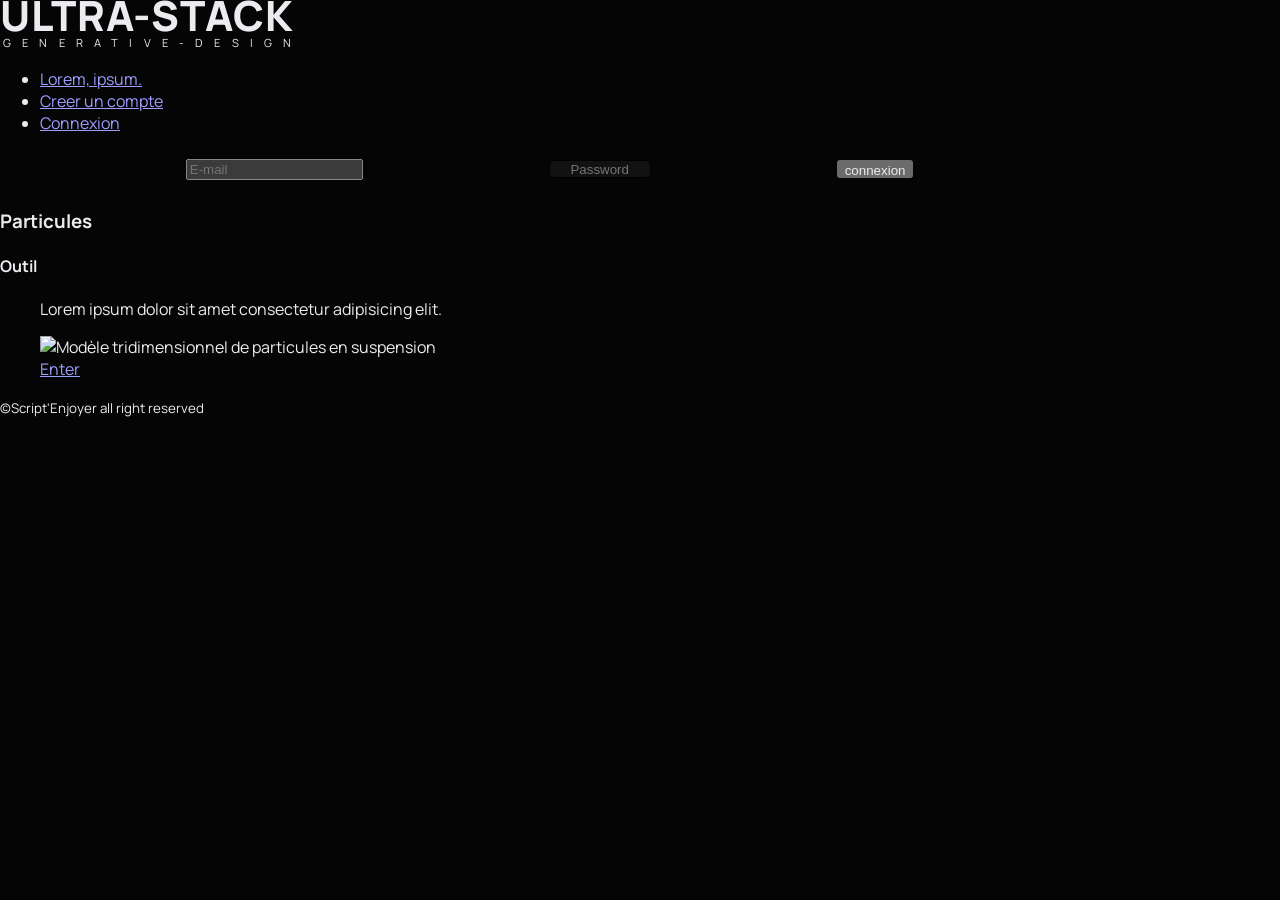
==== commit a58821dc: "Ultra-stack" ====
--- a/index.html
+++ b/index.html
@@ -1,180 +1,59 @@
-<!doctype html>
-<html lang="fr">
+<!DOCTYPE html>
+<html lang="en">
 
 <head>
-  <meta charset="utf-8">
-  <meta name="viewport" content="width=device-width,initial-scale=1,viewport-fit=cover">
-  <meta name="theme-color" content="#050506">
-  <title>Ultra-Stack</title>
+  <meta charset="UTF-8">
+  <meta http-equiv="X-UA-Compatible" content="IE=edge">
+  <meta name="viewport" content="width=device-width, initial-scale=1.0">
   <link rel="preconnect" href="https://fonts.googleapis.com">
   <link rel="preconnect" href="https://fonts.gstatic.com" crossorigin>
   <link href="https://fonts.googleapis.com/css2?family=Manrope:wght@300;400;500;600&display=swap" rel="stylesheet">
   <link rel="shortcut icon" href="favicon.ico" type="image/x-icon">
   <link rel="stylesheet" href="assets/css/main.css">
+  <title>Ultra-Stack</title>
 </head>
 
 <body>
-  <canvas id="c" aria-label="Nuée de particules générée à partir de ton image"></canvas>
+  <header>
+    <h1 class="alpha-title">Ultra-Stack</h1>
+    <small class="alpha-title__sub">Generative-design</small>
+  <nav class="navbarre">
+    <ul class="navbarre__wrapper">
+      <li class="navbarre__el"><a href="#" class="navbarre__el-link">Lorem, ipsum.</a></li>
+      <li class="navbarre__el"><a href="#" class="navbarre__el-link">Creer un compte</a></li>
+      <li class="navbarre__el"><a href="#" class="navbarre__el-link">Connexion</a></li>
+    </ul>
+    <form id="login-form" class="login-container">
+      <input type="email" id="user-mail" placeholder="E-mail" maxlength="50" required>
+      <input type="password" id="user-pass" placeholder="Password" minlength="8" maxlength="16" required>
+      <input type="submit" value="connexion">
+      <p class="log-info" id="info-connexion"></p>
+    </form>
+  </nav>
 
-  <div id="ui">
-    <div class="tl keep">
-      <h1 class="alpha-title">Ultra-Stack</h1>
-      <small class="alpha-title__sub">Generative-design</small>
-      <hgroup class="info-content">
-        <h2 class="beta-title">Experimental-<br>Particules-<br>Module-</h2>
-        <small class="beta-title__sub">I.A optimisation performance</small>
-      </hgroup>
-      <div id="title">Dérive</div>
-      <div class="sm" id="l1">Modèle de profondeur · luminosité</div>
-      <div class="sm" id="l2">0 points</div>
-      <div class="sm">Nuée</div>
-    </div>
-
-    <div class="tr keep">
-      <form id="login-form" class="login-container">
-        <input type="text" id="user-mail" placeholder="E-mail" maxlength="50" required>
-        <input type="password" id="user-pass" placeholder="Password" minlength="8" maxlength="16" required>
-        <input type="submit" value="connexion">
-        <p class="log-info" id="info-connexion"></p>
-      </form>
-      <button class="ib" id="fs" aria-label="Plein écran" title="Plein écran (F)"><svg viewBox="0 0 24 24">
-          <path d="M4 9V4h5M15 4h5v5M20 15v5h-5M9 20H4v-5" />
-        </svg></button>
-      <button class="ib" id="hide" aria-label="Masquer l’interface" title="Masquer / afficher l’interface (H)"><svg
-          viewBox="0 0 24 24">
-          <path d="M2 12s3.6-6.5 10-6.5S22 12 22 12s-3.6 6.5-10 6.5S2 12 2 12z" />
-          <circle cx="12" cy="12" r="2.8" />
-        </svg></button>
-      <button id="credBtn" class="lab" style="opacity:1;margin-top:10px">Générique</button>
-    </div>
-    <div id="credits" class="sm">Nuée est une création libre, inspirée par Gather · 聚 de DAO.<br>Profondeur : Depth
-      Anything V2 Small (Apache 2.0), via Transformers.js. Typographie : Manrope (OFL).</div>
-
-    <div id="thumbs"></div>
-
-    <div id="bottom">
-      <div class="col l">
-        <div class="line"><button id="next">▸ Suivant</button><span class="sm">Espace</span></div>
-        <div class="line"><button id="light" aria-pressed="true">● Lumière</button><span class="sm">S</span></div>
-        <div class="line"><label for="file" class="lab" style="cursor:pointer;padding:6px 0">Ajouter des
-            images</label><input id="file" type="file" accept="image/*" multiple hidden></div>
-        <div class="line"><button id="ai" aria-pressed="false">Profondeur par IA</button><button id="hud"
-            aria-pressed="true">Cadre</button></div>
-        <div class="line"><button id="cut" aria-pressed="true">Découpe</button><input id="cutT" class="w" type="range"
-            min="5" max="100" value="35" aria-label="Seuil de découpe du fond"></div>
-      </div>
-
-      <div class="col c">
-        <div class="line">
-          <div class="fs"><span class="lab">Dérive</span><input id="fDrift" type="range" min="0" max="100" value="50"
-              aria-label="Dérive"></div>
-          <div class="fs"><span class="lab">Éclabousser</span><input id="fSplash" type="range" min="0" max="100"
-              value="35" aria-label="Éclabousser"></div>
-          <div class="fs"><span class="lab">Rassembler</span><input id="fGather" type="range" min="0" max="100"
-              value="40" aria-label="Rassembler"></div>
-          <div class="fs"><span class="lab">Profondeur</span><input id="fDepth" type="range" min="0" max="100"
-              value="60" aria-label="Profondeur"></div>
-        </div>
-        <div class="line">
-          <span class="lab">Dessiner</span>
-          <button id="track" aria-pressed="false">Piste</button>
-          <button id="links" aria-pressed="false">Liens</button>
-          <button id="scan" aria-pressed="false">Balayage</button>
-          <button id="trails" aria-pressed="false">Sentiers</button>
-          <button id="marks" aria-pressed="false">Marques</button>
-          <button id="mtrail" aria-pressed="true" title="Les particules fuient le pointeur au survol">Répulsif</button>
-        </div>
-        <div class="line">
-          <span class="lab">Traqueurs</span>
-          <button id="sparse" class="on">Clairsemé</button>
-          <input id="trackers" class="num" type="number" min="0" max="5000" step="1" value="150" inputmode="numeric"
-            aria-label="Nombre de traqueurs">
-          <button id="dense">Dense</button>
-          <span class="fs"><span class="lab">Ligne</span><input id="line" type="range" min="3" max="30" value="8"
-              aria-label="Épaisseur des lignes"></span>
-        </div>
-        <div class="line">
-          <span class="lab">Couleurs</span>
-          <label class="fs"><span class="end">Traqueurs</span><input id="trkCol" class="sw" type="color" value="#ececf0"
-              aria-label="Couleur des traqueurs"></label>
-          <label class="fs"><span class="end">Liens</span><input id="linkCol" class="sw" type="color" value="#ececf0"
-              aria-label="Couleur des liens"></label>
-          <button id="colAuto" title="Revenir à la couleur automatique">Auto</button>
-          <span class="fs"><span class="lab">Écartement</span><span class="end">serré</span><input id="trkSpr"
-              type="range" min="20" max="160" step="1" value="100"
-              aria-label="Écartement des traqueurs : serrés à gauche, écartés à droite"><span
-              class="end">large</span><span class="end rv" id="trkSprv">100 %</span></span>
-        </div>
-        <div class="line">
-          <span class="fs"><span class="lab">Magnétisme</span><input id="trkMag" type="range" min="0" max="200" step="1"
-              value="100" aria-label="Intensité du magnétisme des traqueurs envers le curseur"><span class="end rv"
-              id="trkMagv">100 %</span></span>
-        </div>
-        <div class="line">
-          <span class="fs"><span class="lab">Taille traqueurs</span><input id="trkSz" type="range" min="20" max="300"
-              step="1" value="100" aria-label="Taille des traqueurs"><span class="end rv" id="trkSzv">100
-              %</span></span>
-          <span class="fs"><span class="lab">Fluidité</span><span class="end">nerveux</span><input id="trkFl"
-              type="range" min="0" max="100" value="80"
-              aria-label="Fluidité des traqueurs : nerveux à gauche, fluide à droite"><span
-              class="end">fluide</span></span>
-        </div>
-        <div class="line">
-          <span class="fs"><span class="lab">Particules</span><input id="density" class="w" type="range" min="3000"
-              max="400000" step="1000" value="80000" aria-label="Particules"></span>
-          <span class="fs"><span class="lab">Taille</span><input id="size" type="range" min="6" max="40" value="10"
-              aria-label="Taille"></span>
-          <button id="reset">Recentrer</button>
-        </div>
-      </div>
-
-      <div class="col w">
-        <span class="lab">Axe</span>
-        <div id="axis" tabindex="0" role="img"
-          aria-label="Axe de dissipation de la dérive : glisse le point pour régler la direction et l’intensité"
-          title="Axe de dissipation (double-clic : réinitialiser)"><canvas id="axc" width="116" height="116"></canvas>
-        </div>
-      </div>
-
-      <div class="col r">
-        <div class="line" id="g-flow">
-          <button data-v="travel">Voyage</button><button data-v="swarm">Essaim</button><button
-            data-v="melt">Fondre</button>
-        </div>
-        <div class="line">
-          <button id="white" aria-pressed="false">Sur blanc</button>
-          <button id="neg" aria-pressed="false">Négatif</button>
-          <button id="true" aria-pressed="false">Vrai</button>
-        </div>
-        <div class="line"><span class="lab">Lumière</span>
-          <div class="dots" id="dots"></div>
-        </div>
-        <div class="line"><span class="lab">Répulsif</span>
-          <span class="fs"><span class="end">Rayon</span><input id="repR" type="range" min="20" max="400" step="1"
-              value="130" aria-label="Rayon du répulsif en pixels"><span class="end rv" id="repRv">130 px</span></span>
-          <span class="fs"><span class="end">Force</span><input id="rep" type="range" min="0" max="100" step="1"
-              value="60" aria-label="Force de répulsion"><span class="end rv" id="repv">60 %</span></span>
-        </div>
-        <div class="line"><span class="lab">Retour</span>
-          <span class="fs"><span class="end">Vitesse</span><input id="retS" type="range" min="0" max="100" step="1"
-              value="63" aria-label="Vitesse de reconstruction"><span class="end rv" id="retSv">×1.0</span></span>
-          <span class="fs"><span class="end">Densité</span><input id="retD" type="range" min="0" max="100" step="1"
-              value="100" aria-label="Densité de particules qui se reconstruisent en même temps"><span class="end rv"
-              id="retDv">100 %</span></span>
-        </div>
-        <div class="line"><button id="png">Image PNG</button><button id="rec">Enregistrer ●</button><button id="exp"
-            title="Télécharge la scène (réglages + image) pour nuee-embed.js">Exporter</button><button id="copyCode"
-            title="Copie le code à coller dans ton site">Copier le code</button></div>
-      </div>
-    </div>
-  </div>
-
-  <div id="hint" class="sm">Dépose une image : elle devient une nuée</div>
-  <div id="drop"><span class="sm">Dépose tes images ici</span></div>
-  <div id="status" class="sm"></div>
-
+  </header>
+  <main>
+    <section class="main-wrapper">
+      <article class="module-container">
+        <hgroup class="module__title-container">
+          <h3 class="module__title">Particules</h3>
+          <h4 class="module__title">Outil</h4>
+        </hgroup>
+        <figure class="module__content-container">
+          <p>Lorem ipsum dolor sit amet consectetur adipisicing elit.</p>
+          <picture class="module__content-picture">
+            <source srcset="#" type="image/webp">
+            <img src="#" alt="Modèle tridimensionnel de particules en suspension" class="module__content-img">
+          </picture>
+          <figcaption class="module__content-caption"><a href="particules.html">Enter</a></figcaption>
+        </figure>
+      </article>
+    </section>
+  </main>
+  <footer>
+    <small>©Script'Enjoyer all right reserved</small>
+  </footer>
   <script src="assets/js/storage.js"></script>
-  <script src="assets/js/globale.js"></script>
 </body>
 
 </html>
